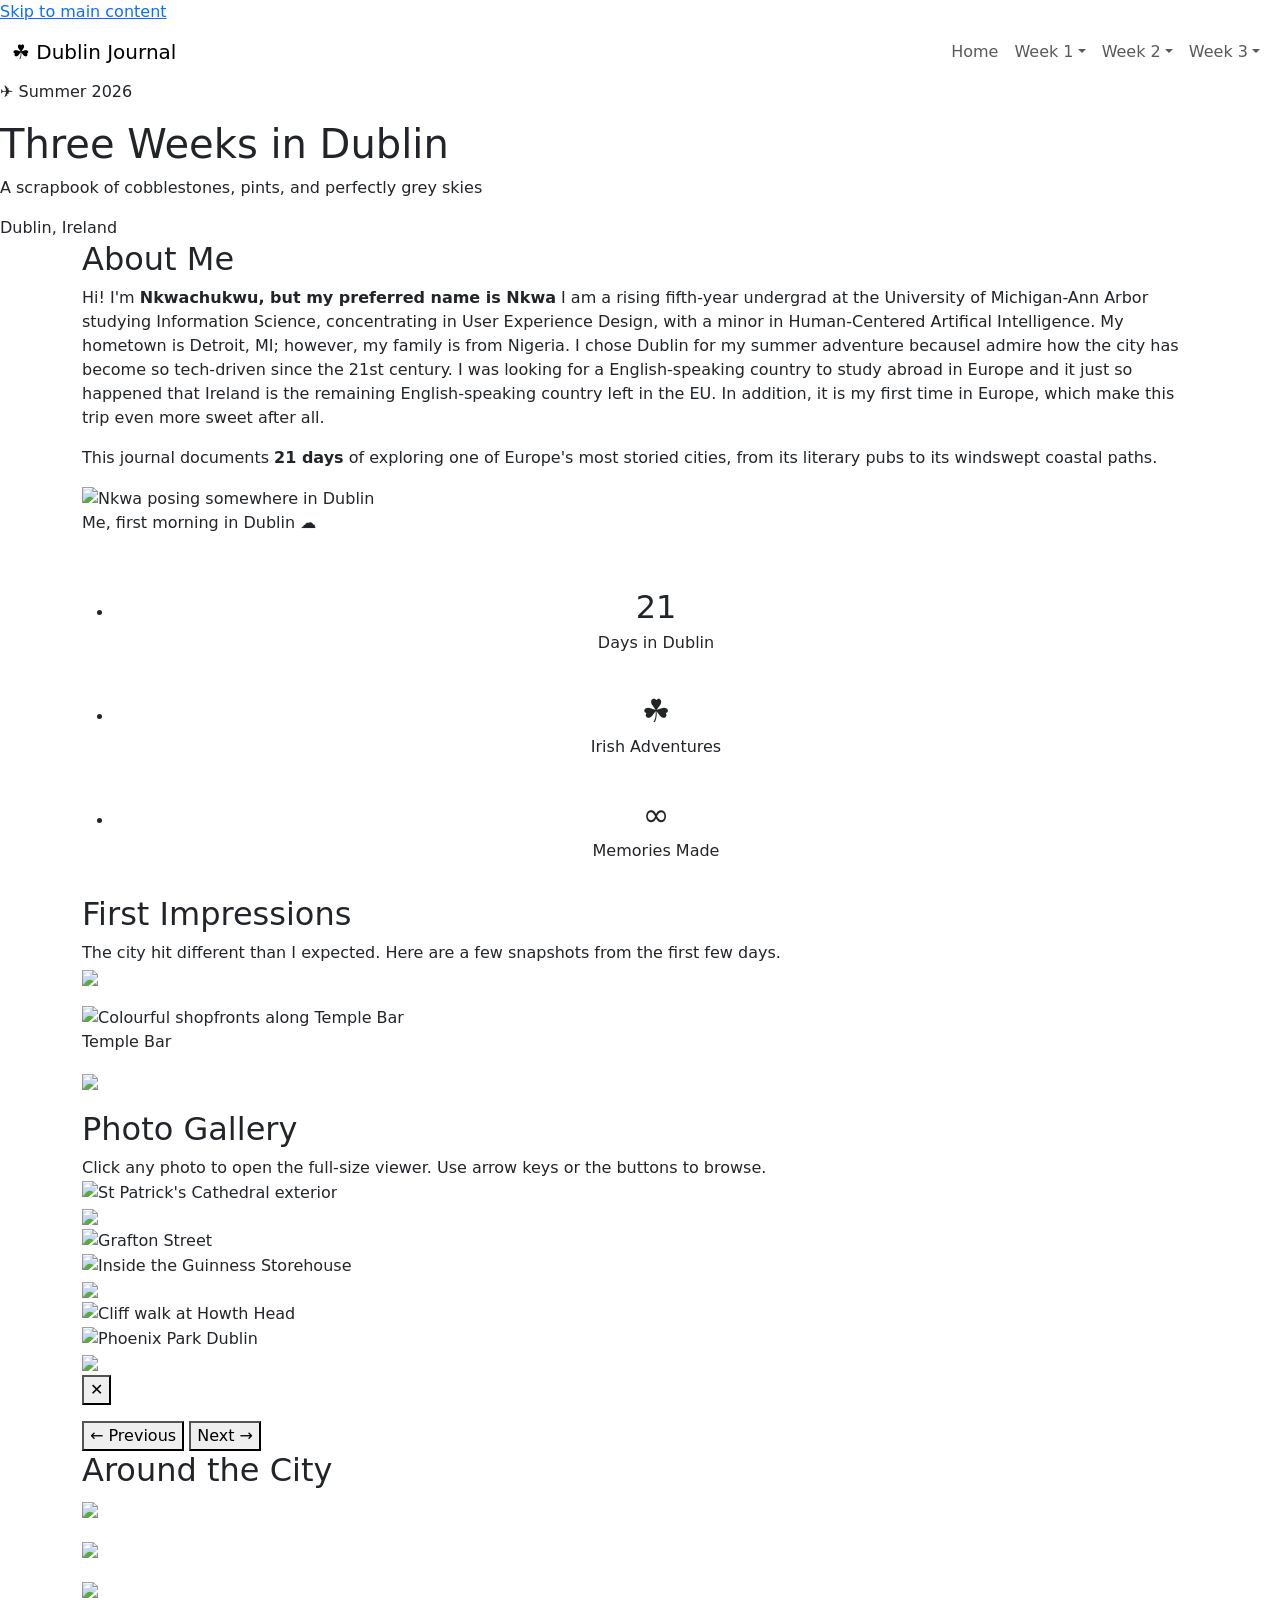
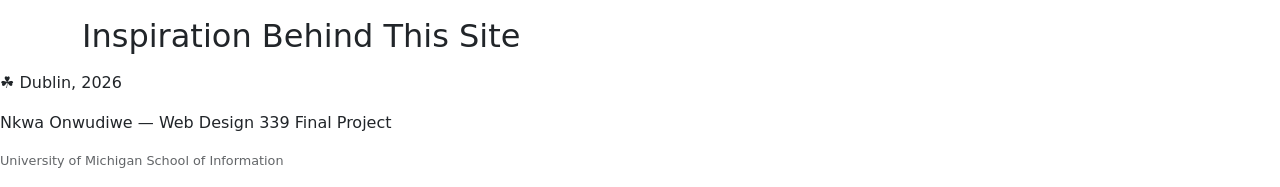
==== nkwa.html @ cda851ad "Add files via upload" ====
<!DOCTYPE html>
<html lang="en">
<head>
  <meta charset="UTF-8">
  <meta name="viewport" content="width=device-width, initial-scale=1.0">
  <title>3 Weeks in Dublin — A Travel Journal</title>

  <!-- Google Fonts -->
  <link rel="preconnect" href="https://fonts.googleapis.com">
  <link rel="preconnect" href="https://fonts.gstatic.com" crossorigin>
  <link href="https://fonts.googleapis.com/css2?family=Playfair+Display:ital,wght@0,700;1,400&family=Caveat:wght@400;600&family=Lora:ital@0;1&display=swap" rel="stylesheet">

  <!-- Bootstrap CSS -->
  <link href="https://cdn.jsdelivr.net/npm/bootstrap@5.3.3/dist/css/bootstrap.min.css" rel="stylesheet">

  <!-- Reset -->
  <link rel="stylesheet" href="css/reset.css">

  <!-- Styles -->
  <link rel="stylesheet" href="css/style.css">
</head>
<body>

  <!-- Skip navigation -->
  <a href="#main-content" class="skip-link">Skip to main content</a>

  <!-- ── Navbar ── -->
  <header>
    <nav class="navbar navbar-expand-md" aria-label="Main navigation">
      <div class="container-fluid">
        <a class="navbar-brand" href="index.html">☘ Dublin Journal</a>
        <button class="navbar-toggler" type="button"
                data-bs-toggle="collapse" data-bs-target="#mainNav"
                aria-controls="mainNav" aria-expanded="false" aria-label="Toggle navigation">
          <span class="navbar-toggler-icon"></span>
        </button>
        <div class="collapse navbar-collapse" id="mainNav">
          <ul class="navbar-nav ms-auto">

            <li class="nav-item">
              <a class="nav-link" href="index.html">Home</a>
            </li>

            <li class="nav-item dropdown">
              <a class="nav-link dropdown-toggle" href="#" data-bs-toggle="dropdown" aria-expanded="false">Week 1</a>
              <ul class="dropdown-menu">
                <li><a class="dropdown-item" href="wk1_sun.html">Sunday — Arrival Day</a></li>
                <li><a class="dropdown-item" href="#">Monday</a></li>
                <li><a class="dropdown-item" href="#">Tuesday</a></li>
                <li><a class="dropdown-item" href="#">Wednesday</a></li>
                <li><a class="dropdown-item" href="#">Thursday</a></li>
                <li><a class="dropdown-item" href="#">Friday</a></li>
                <li><a class="dropdown-item" href="#">Saturday</a></li>
              </ul>
            </li>

            <li class="nav-item dropdown">
              <a class="nav-link dropdown-toggle" href="#" data-bs-toggle="dropdown" aria-expanded="false">Week 2</a>
              <ul class="dropdown-menu">
                <li><a class="dropdown-item" href="#">Sunday</a></li>
                <li><a class="dropdown-item" href="#">Monday</a></li>
                <li><a class="dropdown-item" href="#">Tuesday</a></li>
                <li><a class="dropdown-item" href="#">Wednesday</a></li>
                <li><a class="dropdown-item" href="#">Thursday</a></li>
                <li><a class="dropdown-item" href="#">Friday</a></li>
                <li><a class="dropdown-item" href="#">Saturday</a></li>
              </ul>
            </li>

            <li class="nav-item dropdown">
              <a class="nav-link dropdown-toggle" href="#" data-bs-toggle="dropdown" aria-expanded="false">Week 3</a>
              <ul class="dropdown-menu">
                <li><a class="dropdown-item" href="#">Sunday</a></li>
                <li><a class="dropdown-item" href="#">Monday</a></li>
                <li><a class="dropdown-item" href="#">Tuesday</a></li>
                <li><a class="dropdown-item" href="#">Wednesday</a></li>
                <li><a class="dropdown-item" href="#">Thursday</a></li>
                <li><a class="dropdown-item" href="#">Friday</a></li>
                <li><a class="dropdown-item" href="#">Saturday</a></li>
              </ul>
            </li>

          </ul>
        </div>
      </div>
    </nav>
  </header>

  <!-- ── Hero ── -->
  <section class="hero" aria-label="Page introduction">
    <p class="hero__eyebrow">✈ Summer 2026</p>
    <h1 class="hero__title">Three Weeks in Dublin</h1>
    <p class="hero__subtitle">A scrapbook of cobblestones, pints, and perfectly grey skies</p>
    <span class="hero__stamp">Dublin, Ireland</span>
  </section>

  <!-- ── Main content ── -->
  <main id="main-content" class="container mt-section">

    <!-- Bio -->
    <section class="paper-section" aria-labelledby="bio-heading">
      <h2 class="section-title" id="bio-heading">About Me</h2>

      <div class="bio-grid">
        <div class="bio-text">
          <p>Hi! I'm <strong>Nkwachukwu, but my preferred name is Nkwa</strong> 
            I am a rising fifth-year undergrad at the University of Michigan-Ann Arbor studying Information Science, concentrating in User Experience Design, with a minor in Human-Centered Artifical Intelligence.
            My hometown is Detroit, MI; however, my family is from Nigeria. I chose Dublin for my summer adventure becauseI admire how the city has become so tech-driven since the 21st century.
            I was looking for a English-speaking country to study abroad in Europe and it just so happened that Ireland is the remaining English-speaking country left in the EU.
            In addition, it is my first time in Europe, which make this trip even more sweet after all.</p>
          <!-- <blockquote class="bio-quote">“Always be proud of what you do but do not let others deter from what you want to do.”</blockquote> -->
          <p>This journal documents <strong>21 days</strong> of exploring one of Europe's most storied cities, from its literary pubs to its windswept coastal paths.</p>
        </div>

        <div>
          <figure class="photo-figure photo-figure--rotate-left">
            <img src="  "
                 alt="Nkwa posing somewhere in Dublin">
            <figcaption>Me, first morning in Dublin ☁</figcaption>
          </figure>
        </div>
      </div>

      <!-- Quick facts strip -->
      <ul class="photo-grid" style="margin-top:2rem; gap:1rem;" aria-label="Trip quick facts">
        <li style="background:var(--clr-cream); border:1px solid var(--clr-tan); border-radius:var(--radius-md); padding:1rem; text-align:center;">
          <span style="font-family:var(--ff-handwritten); font-size:2rem; color:var(--clr-green); display:block;">21</span>
          <span style="font-size:var(--fs-sm); color:var(--clr-brown);">Days in Dublin</span>
        </li>
        <li style="background:var(--clr-cream); border:1px solid var(--clr-tan); border-radius:var(--radius-md); padding:1rem; text-align:center;">
          <span style="font-family:var(--ff-handwritten); font-size:2rem; color:var(--clr-green); display:block;">☘</span>
          <span style="font-size:var(--fs-sm); color:var(--clr-brown);">Irish Adventures</span>
        </li>
        <li style="background:var(--clr-cream); border:1px solid var(--clr-tan); border-radius:var(--radius-md); padding:1rem; text-align:center;">
          <span style="font-family:var(--ff-handwritten); font-size:2rem; color:var(--clr-green); display:block;">∞</span>
          <span style="font-size:var(--fs-sm); color:var(--clr-brown);">Memories Made</span>
        </li>
      </ul>
    </section>

    <!-- Photo highlights -->
    <section class="paper-section" aria-labelledby="highlights-heading">
      <h2 class="section-title" id="highlights-heading">First Impressions</h2>
      <p style="margin-bottom:var(--space-md); color:var(--clr-brown);">The city hit different than I expected. Here are a few snapshots from the first few days.</p>

      <div class="photo-grid">
        <figure class="photo-figure photo-figure--rotate-left">
          <img src="  "
               alt="  ">
          <figcaption>  </figcaption>
        </figure>

        <figure class="photo-figure photo-figure--rotate-right">
          <img src="  "
               alt="Colourful shopfronts along Temple Bar">
          <figcaption>Temple Bar</figcaption>
        </figure>

        <figure class="photo-figure photo-figure--rotate-neg">
          <img src="  "
               alt="  ">
          <figcaption>  </figcaption>
        </figure>
      </div>
    </section>

    <!-- Gallery section -->
    <section class="paper-section" aria-labelledby="gallery-heading">
      <h2 class="section-title" id="gallery-heading">Photo Gallery</h2>
      <p style="margin-bottom:var(--space-md); color:var(--clr-brown);">Click any photo to open the full-size viewer. Use arrow keys or the buttons to browse.</p>

      <div class="gallery-grid" role="list">

        <div class="gallery-thumb" role="listitem" tabindex="0"
             data-full="  "
             data-caption="St Patrick's Cathedral">
          <img src="  "
               alt="St Patrick's Cathedral exterior">
        </div>

        <div class="gallery-thumb" role="listitem" tabindex="0"
             data-full="  "
             data-caption="  ">
          <img src="  "
               alt="  ">
        </div>

        <div class="gallery-thumb" role="listitem" tabindex="0"
             data-full="  "
             data-caption="Grafton Street">
          <img src="  "
               alt="Grafton Street">
        </div>

        <div class="gallery-thumb" role="listitem" tabindex="0"
             data-full="  "
             data-caption="Guinness Storehouse rooftop — 360 view of Dublin">
          <img src="  "
               alt="Inside the Guinness Storehouse">
        </div>

        <div class="gallery-thumb" role="listitem" tabindex="0"
             data-full="  "
             data-caption="  ">
          <img src="  "
               alt="  ">
        </div>

        <div class="gallery-thumb" role="listitem" tabindex="0"
             data-full="  "
             data-caption="Howth Cliff Walk">
          <img src="  "
               alt="Cliff walk at Howth Head">
        </div>

        <div class="gallery-thumb" role="listitem" tabindex="0"
             data-full="  "
             data-caption="Phoenix Park">
          <img src="  "
               alt="Phoenix Park Dublin">
        </div>

        <div class="gallery-thumb" role="listitem" tabindex="0"
             data-full="  "
             data-caption="  ">
          <img src="  "
               alt="  ">
        </div>

      </div>

      <!-- Lightbox overlay -->
      <div id="lightbox-overlay" class="lightbox-overlay" role="dialog"
           aria-modal="true" aria-label="Photo viewer" aria-hidden="true">
        <div class="lightbox-inner">
          <button id="lightbox-close" class="lightbox-close" aria-label="Close photo viewer">✕</button>
          <img id="lightbox-img" src="" alt="">
          <p id="lightbox-caption" class="lightbox-caption"></p>
          <div class="lightbox-nav">
            <button id="lb-prev" aria-label="Previous photo">← Previous</button>
            <button id="lb-next" aria-label="Next photo">Next →</button>
          </div>
        </div>
      </div>
    </section>

    <!-- More photos row -->
    <section class="paper-section" aria-labelledby="more-photos-heading">
      <h2 class="section-title" id="more-photos-heading">Around the City</h2>
      <div class="photo-grid">
        <figure class="photo-figure photo-figure--rotate-right">
          <img src="  "
               alt="  ">
          <figcaption>  </figcaption>
        </figure>

        <figure class="photo-figure photo-figure--rotate-left">
          <img src="  "
               alt="  ">
          <figcaption>  </figcaption>
        </figure>

        <figure class="photo-figure photo-figure--rotate-neg">
          <img src="  "
               alt="  ">
          <figcaption>  </figcaption>
        </figure>
      </div>
    </section>

    <!-- Inspiration section -->
    <section class="inspo-card" aria-labelledby="inspo-heading">
      <h2 id="inspo-heading">Inspiration Behind This Site</h2>
      <p>  </p>
    </section>

  </main>

  <!-- ── Footer ── -->
  <footer>
    <p class="footer-title">☘ Dublin, 2026</p>
    <p>Nkwa Onwudiwe — Web Design 339 Final Project</p>
    <p style="margin-top:0.5rem; font-size:0.8rem; opacity:0.7;">University of Michigan School of Information</p>
  </footer>

  <!-- Bootstrap JS -->
  <script src="https://cdn.jsdelivr.net/npm/bootstrap@5.3.3/dist/js/bootstrap.bundle.min.js"></script>

  <!-- Gallery JS -->
  <script src="js/gallery.js"></script>

</body>
</html>
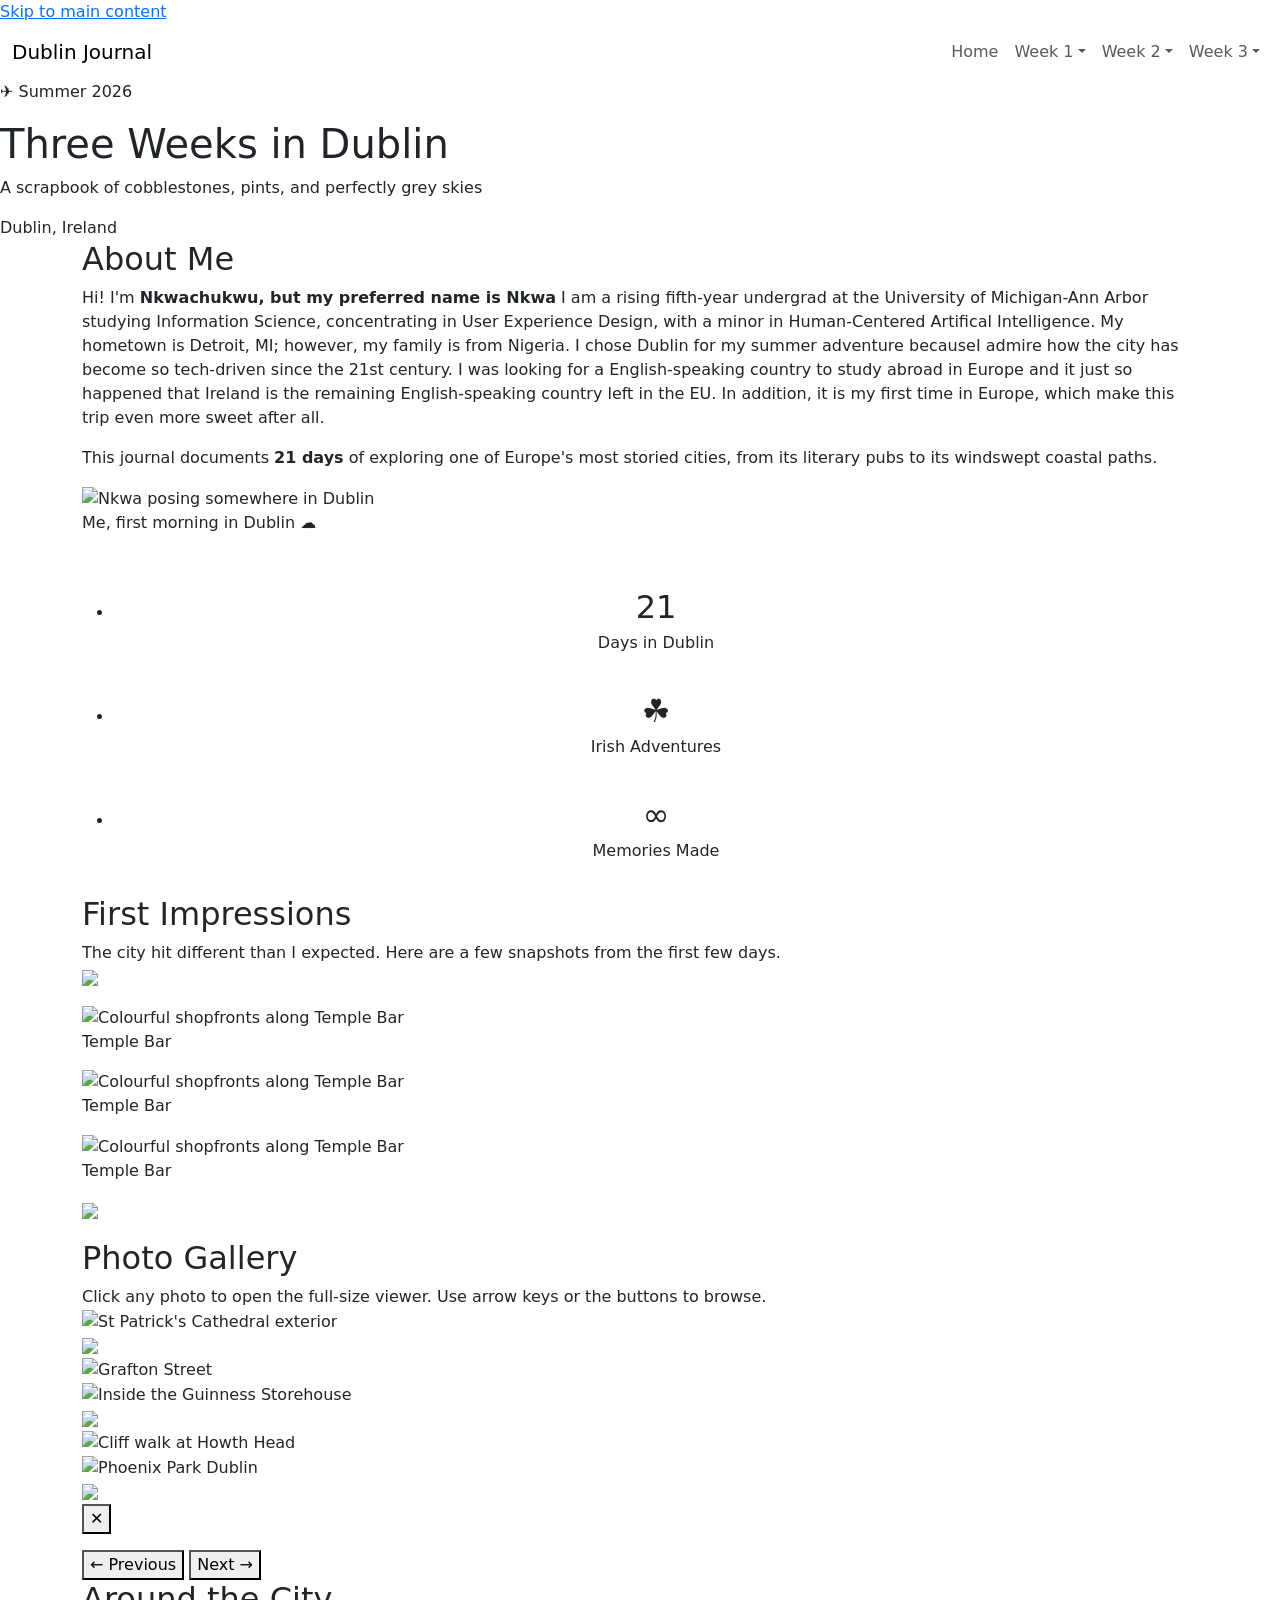
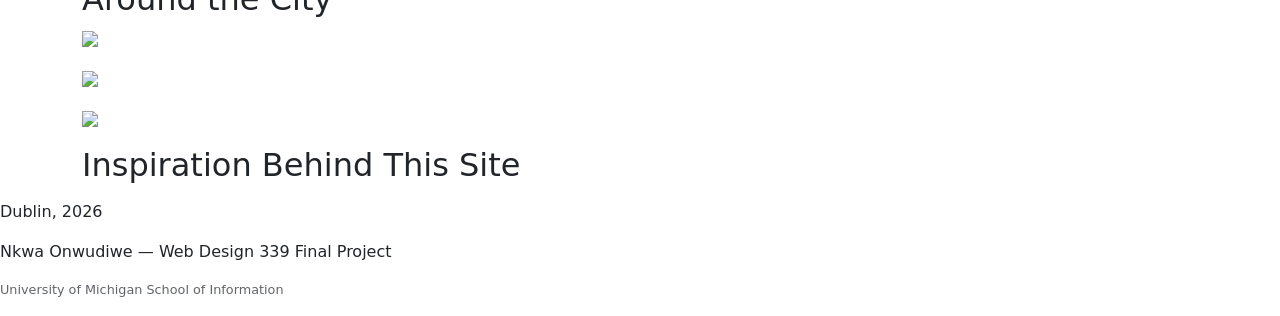
==== commit f1fafb31: "Add files via upload" ====
--- a/nkwa.html
+++ b/nkwa.html
@@ -29,7 +29,7 @@
   <header>
     <nav class="navbar navbar-expand-md" aria-label="Main navigation">
       <div class="container-fluid">
-        <a class="navbar-brand" href="index.html">☘ Dublin Journal</a>
+        <a class="navbar-brand" href="index.html">Dublin Journal</a>
         <button class="navbar-toggler" type="button"
                 data-bs-toggle="collapse" data-bs-target="#mainNav"
                 aria-controls="mainNav" aria-expanded="false" aria-label="Toggle navigation">
@@ -152,7 +152,23 @@
         </figure>
 
         <figure class="photo-figure photo-figure--rotate-right">
-          <img src="  "
+          <img src="images/IMG_0276.jpg"
+               alt="Colourful shopfronts along Temple Bar">
+          <figcaption>Temple Bar</figcaption>
+        </figure>
+
+
+
+        <figure class="photo-figure photo-figure--rotate-right">
+          <img src="images/IMG_0276.jpg"
+               alt="Colourful shopfronts along Temple Bar">
+          <figcaption>Temple Bar</figcaption>
+        </figure>
+
+
+
+        <figure class="photo-figure photo-figure--rotate-right">
+          <img src="images/IMG_0276.jpg"
                alt="Colourful shopfronts along Temple Bar">
           <figcaption>Temple Bar</figcaption>
         </figure>
@@ -175,7 +191,7 @@
         <div class="gallery-thumb" role="listitem" tabindex="0"
              data-full="  "
              data-caption="St Patrick's Cathedral">
-          <img src="  "
+          <img src=""
                alt="St Patrick's Cathedral exterior">
         </div>
 
@@ -279,7 +295,7 @@
 
   <!-- ── Footer ── -->
   <footer>
-    <p class="footer-title">☘ Dublin, 2026</p>
+    <p class="footer-title">Dublin, 2026</p>
     <p>Nkwa Onwudiwe — Web Design 339 Final Project</p>
     <p style="margin-top:0.5rem; font-size:0.8rem; opacity:0.7;">University of Michigan School of Information</p>
   </footer>
@@ -288,7 +304,7 @@
   <script src="https://cdn.jsdelivr.net/npm/bootstrap@5.3.3/dist/js/bootstrap.bundle.min.js"></script>
 
   <!-- Gallery JS -->
-  <script src="js/gallery.js"></script>
+  <script src="../js/gallery.js"></script>
 
 </body>
 </html>
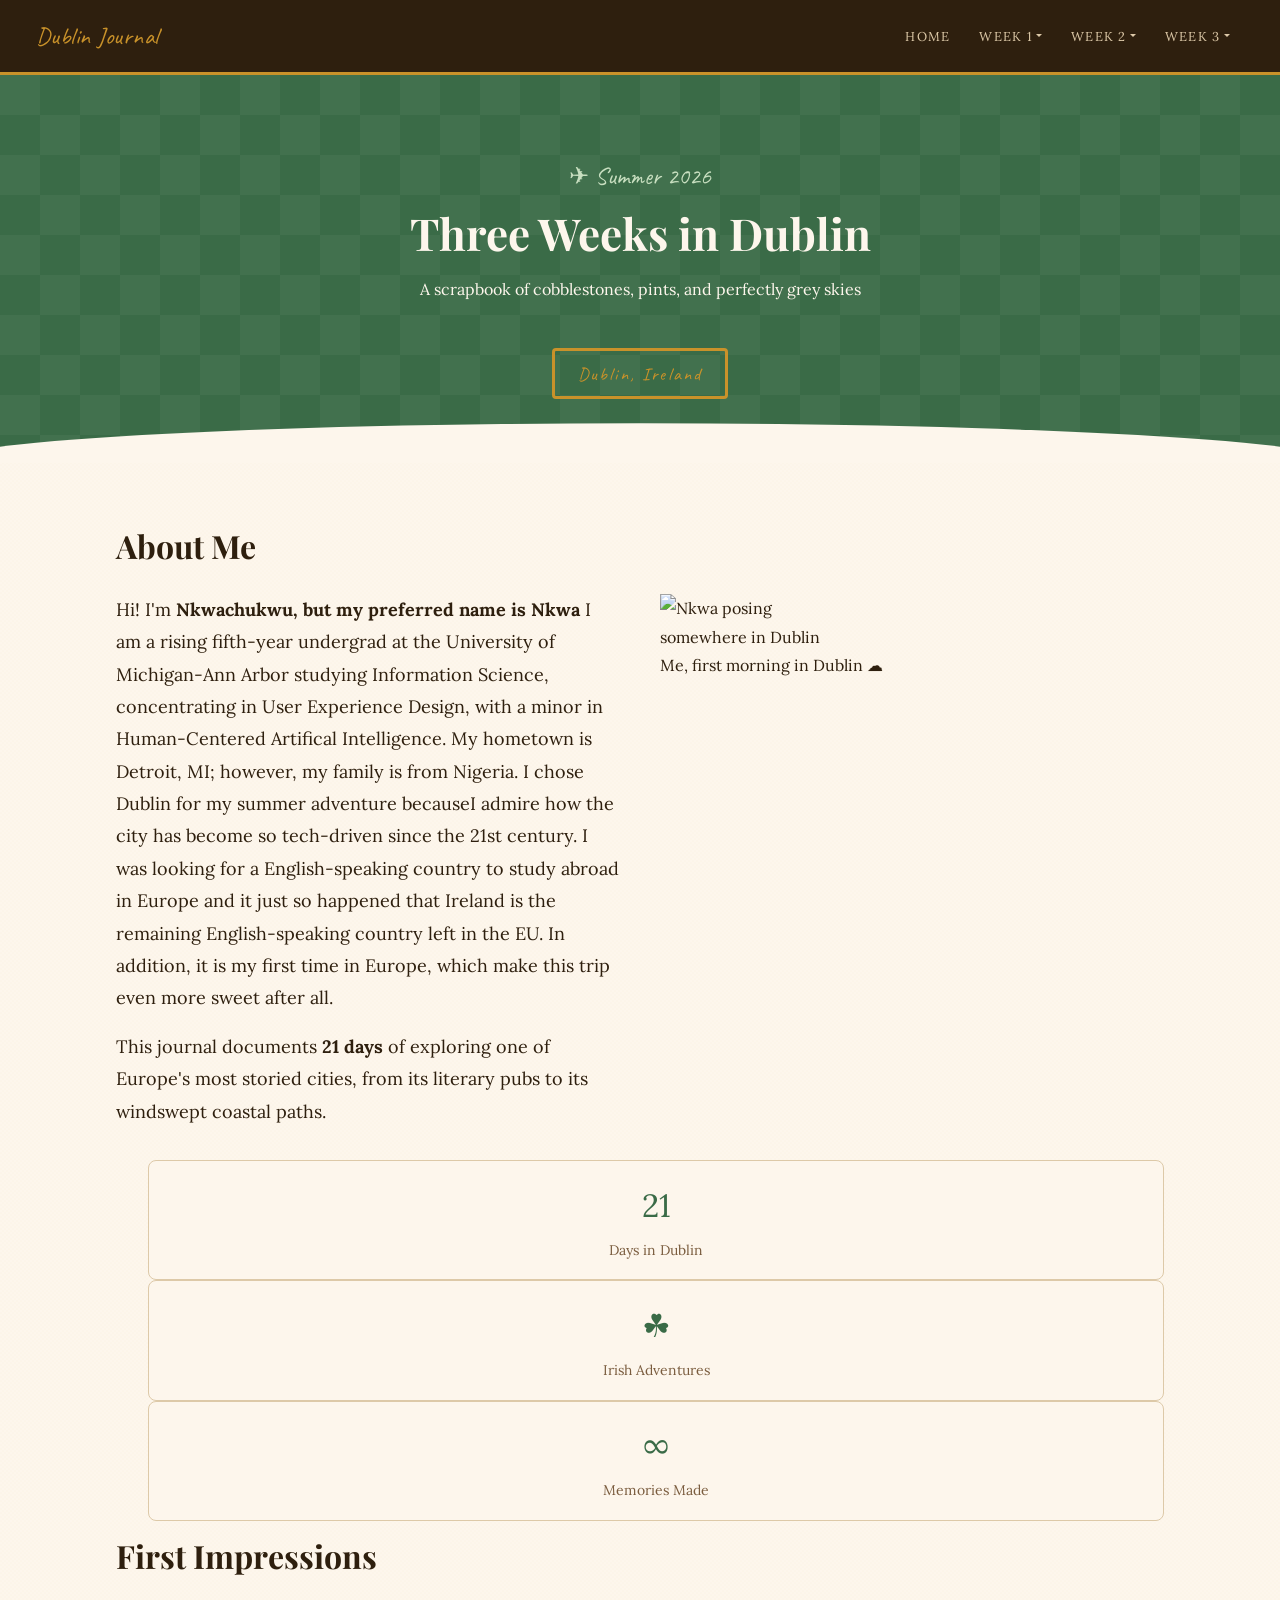
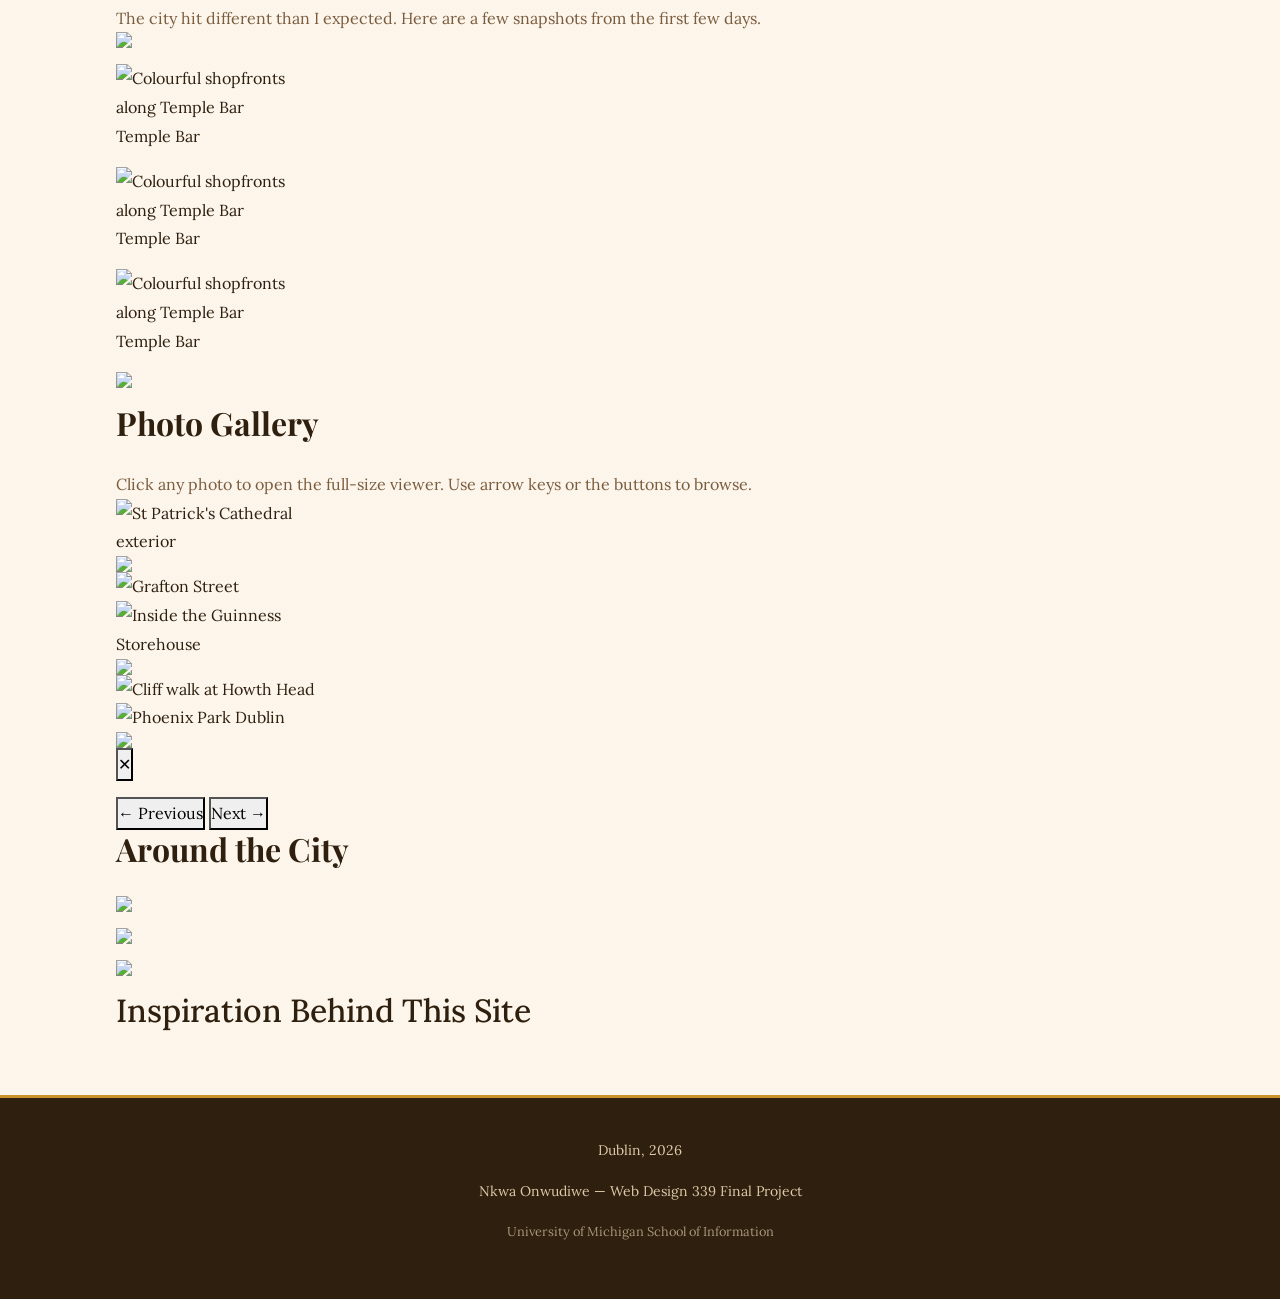
==== commit 0c591a92: "Add files via upload" ====
--- a/nkwa.html
+++ b/nkwa.html
@@ -15,10 +15,10 @@
   <link href="https://cdn.jsdelivr.net/npm/bootstrap@5.3.3/dist/css/bootstrap.min.css" rel="stylesheet">
 
   <!-- Reset -->
-  <link rel="stylesheet" href="css/reset.css">
+  <link rel="stylesheet" href="ai/css/reset.css">
 
   <!-- Styles -->
-  <link rel="stylesheet" href="css/style.css">
+  <link rel="stylesheet" href="ai/css/style.css">
 </head>
 <body>
 
--- a/ai/css/style.css
+++ b/ai/css/style.css
@@ -0,0 +1,678 @@
+/* style.css — Nkwa's Dublin Journal */
+
+/* ── Custom properties ── */
+:root {
+  --clr-cream:       #fdf6ec;
+  --clr-parchment:   #f5ecd8;
+  --clr-tan:         #ddc9a8;
+  --clr-brown:       #7a5c3e;
+  --clr-dark:        #2e1f0e;
+  --clr-green:       #3a6b47;
+  --clr-green-light: #c8dfc0;
+  --clr-green-pale:  #eaf3e0;
+  --clr-gold:        #c9922a;
+  --clr-gold-pale:   #f5e6c8;
+  --clr-rust:        #a84332;
+  --clr-white:       #fffdf8;
+
+  --ff-display:     'Playfair Display', Georgia, serif;
+  --ff-hand:        'Caveat', cursive;
+  --ff-body:        'Lora', Georgia, serif;
+
+  --fs-xs:   0.8rem;
+  --fs-sm:   0.875rem;
+  --fs-base: 1rem;
+  --fs-lg:   1.125rem;
+  --fs-xl:   1.5rem;
+  --fs-2xl:  2rem;
+  --fs-3xl:  2.75rem;
+
+  --lh-body:    1.8;
+  --lh-heading: 1.2;
+
+  --sp-xs: 0.5rem;
+  --sp-sm: 1rem;
+  --sp-md: 1.75rem;
+  --sp-lg: 2.5rem;
+  --sp-xl: 4rem;
+
+  --radius-sm: 4px;
+  --radius-md: 8px;
+  --radius-lg: 16px;
+  --radius-xl: 24px;
+
+  --shadow-paper: 4px 4px 0 var(--clr-tan);
+  --transition:   0.28s ease;
+}
+
+/* The animation code */
+@keyframes myAnimation {
+  0%   {opacity: 0;}
+  25%  {opacity: 0.5;}
+  50%  {opacity: 0.75;}
+  100% {opacity: 1;}
+}
+
+.hero__title {
+  animation-name: myAnimation;
+  animation-duration: 2s;
+}
+
+
+/* ── Base ── */
+html { font-size: 16px; }
+
+body {
+  opacity: var(--clr-cream);
+  color: var(--clr-dark);
+  font-family: var(--ff-body);
+  font-size: var(--fs-base);
+  line-height: var(--lh-body);
+  /* subtle linen texture via SVG data URI */
+  background-image: url("data:image/svg+xml,%3Csvg xmlns='http://www.w3.org/2000/svg' width='4' height='4'%3E%3Crect width='4' height='4' fill='%23fdf6ec'/%3E%3Ccircle cx='1' cy='1' r='0.6' fill='%23e8d5b4' fill-opacity='0.25'/%3E%3Ccircle cx='3' cy='3' r='0.6' fill='%23e8d5b4' fill-opacity='0.25'/%3E%3C/svg%3E");
+}
+
+img {
+    width: 200px
+}
+
+/* ── Skip link ── */
+.skip-link {
+  position: absolute;
+  top: -999px; left: 0;
+  background: var(--clr-green);
+  color: var(--clr-white);
+  padding: 0.75rem 1.5rem;
+  z-index: 9999;
+  border-radius: 0 0 var(--radius-md) 0;
+  font-family: var(--ff-body);
+  font-size: var(--fs-sm);
+}
+.skip-link:focus { top: 0; }
+
+/* ── Navbar ── */
+.navbar {
+  background-color: var(--clr-dark) !important;
+  border-bottom: 3px solid var(--clr-gold);
+  padding: 0.6rem 1.5rem;
+  position: sticky;
+  top: 0;
+  z-index: 200;
+}
+.navbar-brand {
+  font-family: var(--ff-hand);
+  font-size: var(--fs-xl);
+  color: var(--clr-gold) !important;
+  letter-spacing: 0.02em;
+}
+.nav-link,
+.dropdown-toggle {
+  font-family: var(--ff-body);
+  font-size: var(--fs-xs);
+  color: var(--clr-tan) !important;
+  letter-spacing: 0.1em;
+  text-transform: uppercase;
+  padding: 0.5rem 0.9rem !important;
+  transition: color var(--transition);
+}
+.nav-link:hover,
+.nav-link:focus,
+.dropdown-toggle:hover,
+.dropdown-toggle:focus {
+  color: var(--clr-gold) !important;
+}
+.dropdown-menu {
+  background-color: var(--clr-dark);
+  border: 1px solid var(--clr-brown);
+  border-radius: var(--radius-md);
+  padding: 0.4rem 0;
+  min-width: 200px;
+}
+.dropdown-item {
+  color: var(--clr-tan);
+  font-family: var(--ff-body);
+  font-size: var(--fs-sm);
+  padding: 0.35rem 1.2rem;
+  transition: background-color var(--transition), color var(--transition);
+}
+.dropdown-item:hover,
+.dropdown-item:focus {
+  background-color: var(--clr-brown);
+  color: var(--clr-gold);
+}
+.navbar-toggler {
+  border-color: var(--clr-tan) !important;
+}
+.navbar-toggler-icon { filter: invert(1); }
+
+/* ── Hero ── */
+.hero {
+  background-color: var(--clr-green);
+  background-image:
+    url("data:image/svg+xml,%3Csvg width='80' height='80' viewBox='0 0 80 80' xmlns='http://www.w3.org/2000/svg'%3E%3Cg fill='%23ffffff' fill-opacity='0.04'%3E%3Cpath d='M0 0h40v40H0zm40 40h40v40H40z'/%3E%3C/g%3E%3C/svg%3E");
+  color: var(--clr-cream);
+  padding: 5rem var(--sp-sm) 4rem;
+  text-align: center;
+  position: relative;
+  overflow: hidden;
+}
+.hero::after {
+  content: '';
+  position: absolute;
+  bottom: 0; left: 0; right: 0;
+  height: 40px;
+  background: var(--clr-cream);
+  clip-path: ellipse(55% 100% at 50% 100%);
+}
+
+.hero__eyebrow {
+  font-family: var(--ff-hand);
+  font-size: var(--fs-xl);
+  color: var(--clr-green-light);
+  margin-bottom: var(--sp-xs);
+  opacity: 0;
+  animation: fadeUp 0.7s ease 0.2s forwards;
+}
+.hero__title {
+  font-family: var(--ff-display);
+  font-size: clamp(2rem, 6vw, var(--fs-3xl));
+  font-weight: 700;
+  line-height: var(--lh-heading);
+  margin-bottom: var(--sp-sm);
+  opacity: 0;
+  animation: fadeUp 0.7s ease 0.45s forwards;
+}
+.hero__sub {
+  font-family: var(--ff-hand);
+  font-size: var(--fs-lg);
+  color: var(--clr-tan);
+  opacity: 0;
+  animation: fadeUp 0.7s ease 0.65s forwards;
+}
+.hero__stamp {
+  display: inline-block;
+  margin-top: var(--sp-md);
+  border: 3px solid var(--clr-gold);
+  border-radius: var(--radius-sm);
+  padding: 0.4rem 1.4rem;
+  font-family: var(--ff-hand);
+  font-size: var(--fs-lg);
+  color: var(--clr-gold);
+  letter-spacing: 0.12em;
+  opacity: 0;
+  animation: fadeUp 0.7s ease 0.85s forwards;
+}
+
+/* ── Animations ── */
+@keyframes fadeUp {
+  from { opacity: 0; transform: translateY(18px); }
+  to   { opacity: 1; transform: translateY(0); }
+}
+@keyframes fadeIn {
+  from { opacity: 0; }
+  to   { opacity: 1; }
+}
+@keyframes slideIn {
+  from { opacity: 0; transform: translateX(-12px); }
+  to   { opacity: 1; transform: translateX(0); }
+}
+
+/* ── Reduced motion ── */
+@media (prefers-reduced-motion: reduce) {
+  *, *::before, *::after {
+    animation-duration: 0.01ms !important;
+    animation-iteration-count: 1 !important;
+    transition-duration: 0.01ms !important;
+  }
+  html { scroll-behavior: auto; }
+}
+
+/* ── Layout ── */
+.container {
+  max-width: 1080px;
+  margin: 0 auto;
+  padding: 0 var(--sp-sm);
+}
+.mt-section { margin-top: var(--sp-xl); }
+
+/* ── Paper sections ── */
+.paper {
+  background-color: var(--clr-white);
+  border: 1px solid var(--clr-tan);
+  border-radius: var(--radius-lg);
+  padding: var(--sp-lg);
+  margin-bottom: var(--sp-lg);
+  box-shadow: var(--shadow-paper);
+  position: relative;
+}
+
+/* ── Section headings ── */
+.section-title {
+  font-family: var(--ff-display);
+  font-size: var(--fs-2xl);
+  font-weight: 700;
+  line-height: var(--lh-heading);
+  color: var(--clr-dark);
+  margin-bottom: var(--sp-md);
+}
+.section-title span {
+  display: block;
+  width: 56px;
+  height: 3px;
+  background: var(--clr-gold);
+  border-radius: 2px;
+  margin-top: 0.4rem;
+}
+
+/* ── Bio grid ── */
+.bio-grid {
+  display: grid;
+  gap: var(--sp-lg);
+}
+.bio-text p {
+  font-size: var(--fs-lg);
+  line-height: var(--lh-body);
+  margin-bottom: var(--sp-sm);
+  color: var(--clr-dark);
+}
+.bio-text p:last-child { margin-bottom: 0; }
+
+.bio-quote {
+  font-family: var(--ff-hand);
+  font-size: 1.55rem;
+  color: var(--clr-green);
+  border-left: 4px solid var(--clr-green);
+  padding-left: var(--sp-sm);
+  margin: var(--sp-sm) 0;
+  line-height: 1.5;
+}
+
+/* ── Polaroid photos ── */
+.polaroid {
+  background: var(--clr-white);
+  padding: 10px 10px 44px;
+  border: 1px solid var(--clr-tan);
+  box-shadow: var(--shadow-paper);
+  border-radius: var(--radius-sm);
+  transition: transform var(--transition), box-shadow var(--transition);
+}
+.polaroid:hover {
+  transform: translateY(-5px) rotate(0deg);
+  box-shadow: 8px 8px 0 var(--clr-tan);
+}
+.polaroid img {
+  width: 100%;
+  height: 210px;
+  object-fit: cover;
+  display: block;
+  border-radius: 2px;
+}
+.polaroid figcaption {
+  font-family: var(--ff-hand);
+  font-size: 1.05rem;
+  color: var(--clr-brown);
+  text-align: center;
+  margin-top: 0.6rem;
+  line-height: 1.3;
+  padding: 0 0.3rem;
+}
+.polaroid--l { transform: rotate(-2.5deg); }
+.polaroid--r { transform: rotate(1.8deg); }
+.polaroid--s { transform: rotate(-0.8deg); }
+
+/* ── Photo grids ── */
+.photo-grid-3 {
+  display: grid;
+  grid-template-columns: repeat(auto-fit, minmax(175px, 1fr));
+  gap: var(--sp-md);
+  padding: var(--sp-xs) 0;
+}
+
+/* ── Stats strip ── */
+.stats-strip {
+  display: grid;
+  grid-template-columns: repeat(auto-fit, minmax(120px, 1fr));
+  gap: var(--sp-sm);
+  margin-top: var(--sp-md);
+}
+.stat-card {
+  background: var(--clr-green-pale);
+  border: 1px solid var(--clr-green-light);
+  border-radius: var(--radius-md);
+  padding: var(--sp-sm);
+  text-align: center;
+}
+.stat-card__num {
+  font-family: var(--ff-hand);
+  font-size: 2.2rem;
+  color: var(--clr-green);
+  line-height: 1;
+  display: block;
+}
+.stat-card__label {
+  font-size: var(--fs-sm);
+  color: var(--clr-brown);
+  margin-top: 0.25rem;
+  display: block;
+}
+
+/* ── Day Filter / Search (JS feature) ── */
+.filter-bar {
+  display: flex;
+  flex-wrap: wrap;
+  gap: var(--sp-sm);
+  align-items: center;
+  margin-bottom: var(--sp-md);
+  background: var(--clr-parchment);
+  border: 1px solid var(--clr-tan);
+  border-radius: var(--radius-md);
+  padding: var(--sp-sm) var(--sp-md);
+}
+.filter-bar label {
+  font-family: var(--ff-hand);
+  font-size: 1.2rem;
+  color: var(--clr-brown);
+  white-space: nowrap;
+}
+.filter-search {
+  flex: 1;
+  min-width: 180px;
+  padding: 0.5rem 0.9rem;
+  border: 1px solid var(--clr-tan);
+  border-radius: var(--radius-md);
+  background: var(--clr-white);
+  font-family: var(--ff-body);
+  font-size: var(--fs-sm);
+  color: var(--clr-dark);
+  transition: border-color var(--transition), box-shadow var(--transition);
+}
+.filter-search:focus {
+  outline: none;
+  border-color: var(--clr-green);
+  box-shadow: 0 0 0 3px rgba(58, 107, 71, 0.18);
+}
+.filter-tags {
+  display: flex;
+  flex-wrap: wrap;
+  gap: 0.4rem;
+}
+.tag-btn {
+  font-family: var(--ff-hand);
+  font-size: 0.95rem;
+  background: var(--clr-white);
+  color: var(--clr-brown);
+  border: 1px solid var(--clr-tan);
+  border-radius: 20px;
+  padding: 0.2rem 0.85rem;
+  cursor: pointer;
+  transition: background-color var(--transition), color var(--transition), border-color var(--transition);
+}
+.tag-btn:hover,
+.tag-btn:focus {
+  background: var(--clr-green-pale);
+  border-color: var(--clr-green);
+  color: var(--clr-green);
+  outline: none;
+}
+.tag-btn.active {
+  background: var(--clr-green);
+  color: var(--clr-white);
+  border-color: var(--clr-green);
+}
+.filter-count {
+  font-family: var(--ff-hand);
+  font-size: var(--fs-base);
+  color: var(--clr-brown);
+  margin-left: auto;
+  white-space: nowrap;
+}
+
+/* Day cards grid */
+.days-grid {
+  display: grid;
+  grid-template-columns: repeat(auto-fill, minmax(260px, 1fr));
+  gap: var(--sp-md);
+}
+.day-card {
+  background: var(--clr-white);
+  border: 1px solid var(--clr-tan);
+  border-radius: var(--radius-lg);
+  overflow: hidden;
+  box-shadow: var(--shadow-paper);
+  transition: transform var(--transition), box-shadow var(--transition);
+  animation: slideIn 0.35s ease both;
+}
+.day-card:hover {
+  transform: translateY(-4px);
+  box-shadow: 6px 6px 0 var(--clr-tan);
+}
+.day-card.hidden {
+  display: none;
+}
+.day-card__img {
+  width: 100%;
+  height: 150px;
+  object-fit: cover;
+  display: block;
+}
+.day-card__body {
+  padding: var(--sp-sm) var(--sp-sm) var(--sp-md);
+}
+.day-card__week {
+  font-family: var(--ff-hand);
+  font-size: 0.9rem;
+  color: var(--clr-gold);
+  text-transform: uppercase;
+  letter-spacing: 0.08em;
+  margin-bottom: 0.2rem;
+}
+.day-card__title {
+  font-family: var(--ff-display);
+  font-size: var(--fs-lg);
+  font-weight: 700;
+  color: var(--clr-dark);
+  line-height: var(--lh-heading);
+  margin-bottom: 0.4rem;
+}
+.day-card__desc {
+  font-size: var(--fs-sm);
+  color: var(--clr-brown);
+  line-height: 1.6;
+  margin-bottom: var(--sp-sm);
+}
+.day-card__tags {
+  display: flex;
+  flex-wrap: wrap;
+  gap: 0.3rem;
+  margin-bottom: var(--sp-sm);
+}
+.day-card__tag {
+  font-family: var(--ff-hand);
+  font-size: 0.82rem;
+  background: var(--clr-green-pale);
+  color: var(--clr-green);
+  border: 1px solid var(--clr-green-light);
+  border-radius: 20px;
+  padding: 0.1rem 0.55rem;
+}
+.day-card__link {
+  display: inline-block;
+  font-family: var(--ff-hand);
+  font-size: 1rem;
+  color: var(--clr-green);
+  border: 1.5px solid var(--clr-green);
+  border-radius: var(--radius-md);
+  padding: 0.3rem 0.9rem;
+  transition: background-color var(--transition), color var(--transition);
+}
+.day-card__link:hover,
+.day-card__link:focus {
+  background: var(--clr-green);
+  color: var(--clr-white);
+  outline: none;
+}
+.no-results {
+  display: none;
+  grid-column: 1 / -1;
+  text-align: center;
+  padding: var(--sp-xl) var(--sp-sm);
+  font-family: var(--ff-hand);
+  font-size: var(--fs-xl);
+  color: var(--clr-brown);
+}
+.no-results.visible { display: block; }
+
+/* ── Inspiration card ── */
+.inspo {
+  background: var(--clr-dark);
+  color: var(--clr-tan);
+  border-radius: var(--radius-lg);
+  padding: var(--sp-lg);
+  border-left: 6px solid var(--clr-gold);
+  margin-bottom: var(--sp-lg);
+}
+.inspo h2 {
+  font-family: var(--ff-display);
+  font-size: var(--fs-xl);
+  color: var(--clr-gold);
+  line-height: var(--lh-heading);
+  margin-bottom: var(--sp-sm);
+}
+.inspo p {
+  font-size: var(--fs-base);
+  line-height: var(--lh-body);
+}
+
+/* ── Day page ── */
+.day-hero {
+  background: var(--clr-dark);
+  color: var(--clr-cream);
+  text-align: center;
+  padding: var(--sp-lg) var(--sp-sm);
+  border-bottom: 3px solid var(--clr-gold);
+}
+.day-hero__label {
+  font-family: var(--ff-hand);
+  font-size: var(--fs-xl);
+  color: var(--clr-gold);
+  display: block;
+  margin-bottom: 0.25rem;
+}
+.day-hero h1 {
+  font-family: var(--ff-display);
+  font-size: clamp(1.8rem, 4vw, 2.6rem);
+  font-weight: 700;
+  line-height: var(--lh-heading);
+}
+
+.itinerary-item {
+  display: grid;
+  grid-template-columns: 76px 1fr;
+  gap: var(--sp-sm);
+  padding: var(--sp-sm) 0;
+  border-bottom: 1px dashed var(--clr-tan);
+}
+.itinerary-item:last-child { border-bottom: none; }
+.itinerary-time {
+  font-family: var(--ff-hand);
+  font-size: 1.1rem;
+  color: var(--clr-gold);
+  padding-top: 0.15rem;
+}
+.itinerary-title {
+  font-family: var(--ff-display);
+  font-size: var(--fs-lg);
+  font-weight: 700;
+  color: var(--clr-dark);
+  line-height: var(--lh-heading);
+  margin-bottom: 0.2rem;
+}
+.itinerary-desc {
+  font-size: var(--fs-base);
+  color: var(--clr-brown);
+  line-height: var(--lh-body);
+}
+.itinerary-tag {
+  display: inline-block;
+  background: var(--clr-green-pale);
+  color: var(--clr-green);
+  font-family: var(--ff-hand);
+  font-size: 0.85rem;
+  padding: 0.1rem 0.6rem;
+  border-radius: 20px;
+  margin-top: 0.3rem;
+  border: 1px solid var(--clr-green-light);
+}
+
+/* ── Day nav ── */
+.day-nav {
+  display: flex;
+  justify-content: space-between;
+  align-items: center;
+  flex-wrap: wrap;
+  gap: var(--sp-sm);
+}
+.day-nav a {
+  font-family: var(--ff-hand);
+  font-size: 1.2rem;
+  color: var(--clr-green);
+  border: 2px solid var(--clr-green);
+  border-radius: var(--radius-md);
+  padding: 0.45rem 1.1rem;
+  transition: background-color var(--transition), color var(--transition);
+}
+.day-nav a:hover,
+.day-nav a:focus {
+  background: var(--clr-green);
+  color: var(--clr-white);
+  outline: none;
+}
+.day-nav__label {
+  font-family: var(--ff-hand);
+  color: var(--clr-brown);
+  font-size: 1.1rem;
+}
+
+/* ── Footer ── */
+footer {
+  background: var(--clr-dark);
+  color: var(--clr-tan);
+  text-align: center;
+  padding: var(--sp-lg) var(--sp-sm);
+  margin-top: var(--sp-xl);
+  border-top: 3px solid var(--clr-gold);
+}
+.footer__title {
+  font-family: var(--ff-hand);
+  font-size: var(--fs-xl);
+  color: var(--clr-gold);
+  margin-bottom: 0.4rem;
+}
+footer p {
+  font-size: var(--fs-sm);
+  line-height: var(--lh-body);
+}
+
+/* ── Utility ── */
+.visually-hidden {
+  position: absolute;
+  width: 1px; height: 1px;
+  padding: 0; margin: -1px;
+  overflow: hidden; clip: rect(0,0,0,0);
+  white-space: nowrap; border: 0;
+}
+
+/* ── Responsive ── */
+@media screen and (min-width: 600px) {
+  .bio-grid {
+    grid-template-columns: 1fr 1fr;
+    align-items: start;
+  }
+  .polaroid img { height: 240px; }
+}
+
+@media screen and (min-width: 900px) {
+  .paper { padding: var(--sp-xl); }
+  .photo-grid-3 { grid-template-columns: repeat(3, 1fr); }
+  .days-grid { grid-template-columns: repeat(3, 1fr); }
+}
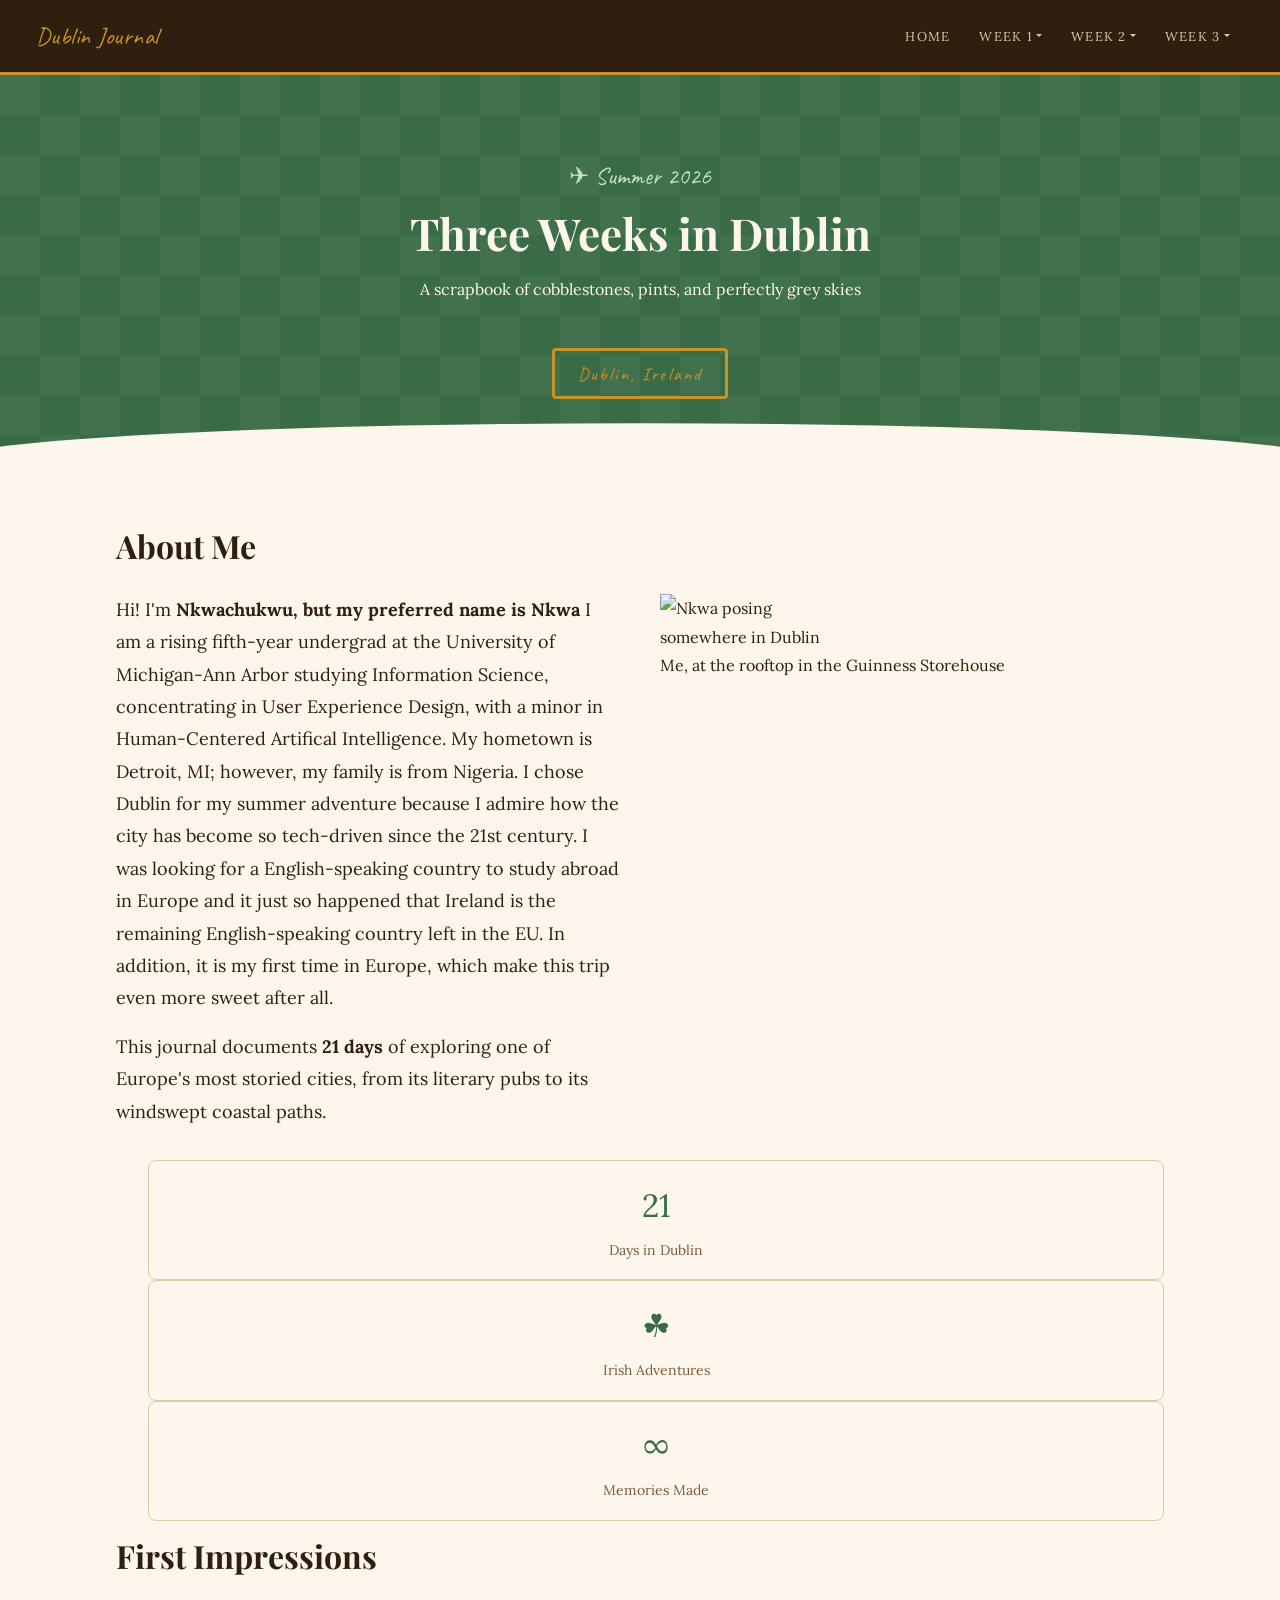
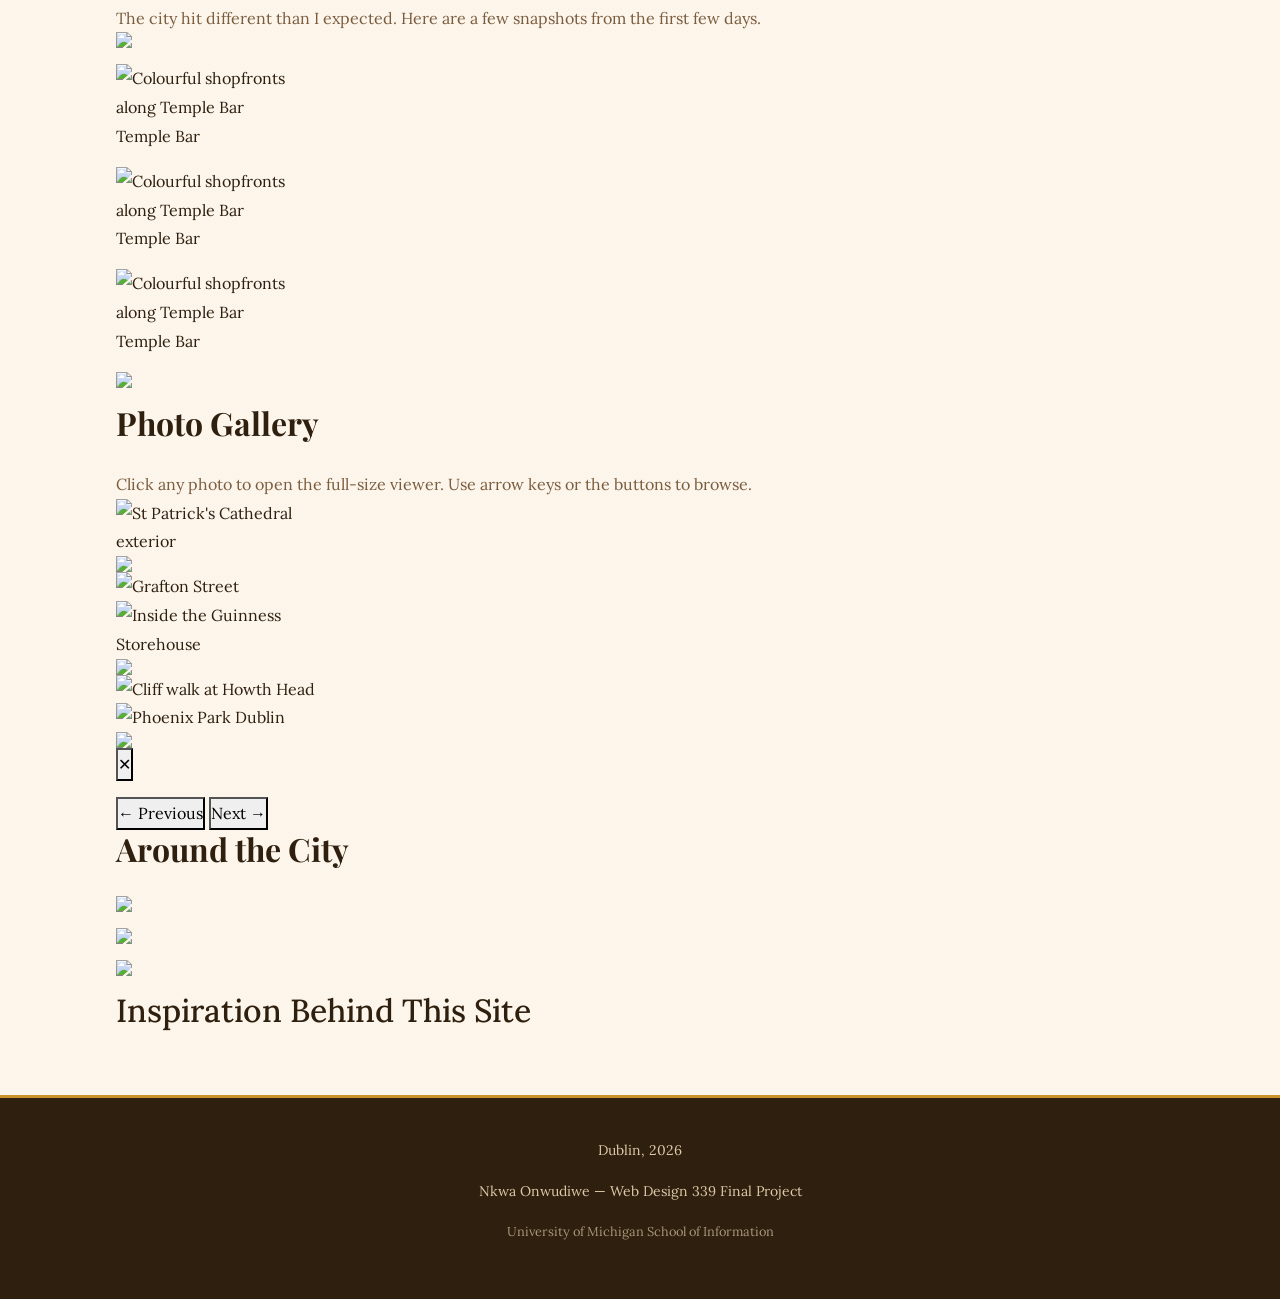
==== commit 7c10623e: "Add files via upload" ====
--- a/nkwa.html
+++ b/nkwa.html
@@ -7,8 +7,8 @@
   <title>3 Weeks in Dublin — A Travel Journal</title>
 
   <!-- Google Fonts -->
-  <link rel="preconnect" href="https://fonts.googleapis.com">
-  <link rel="preconnect" href="https://fonts.gstatic.com" crossorigin>
+  <link rel="stylesheet" href="https://fonts.googleapis.com">
+  <link rel="stylesheet" href="https://fonts.gstatic.com" crossorigin>
   <link href="https://fonts.googleapis.com/css2?family=Playfair+Display:ital,wght@0,700;1,400&family=Caveat:wght@400;600&family=Lora:ital@0;1&display=swap" rel="stylesheet">
 
   <!-- Bootstrap CSS -->
@@ -45,39 +45,21 @@
             <li class="nav-item dropdown">
               <a class="nav-link dropdown-toggle" href="#" data-bs-toggle="dropdown" aria-expanded="false">Week 1</a>
               <ul class="dropdown-menu">
-                <li><a class="dropdown-item" href="wk1_sun.html">Sunday — Arrival Day</a></li>
-                <li><a class="dropdown-item" href="#">Monday</a></li>
-                <li><a class="dropdown-item" href="#">Tuesday</a></li>
-                <li><a class="dropdown-item" href="#">Wednesday</a></li>
-                <li><a class="dropdown-item" href="#">Thursday</a></li>
-                <li><a class="dropdown-item" href="#">Friday</a></li>
-                <li><a class="dropdown-item" href="#">Saturday</a></li>
+                <li><a class="dropdown-item" href="wk1_sun.html">May 4 — May 9</a></li>
               </ul>
             </li>
 
             <li class="nav-item dropdown">
               <a class="nav-link dropdown-toggle" href="#" data-bs-toggle="dropdown" aria-expanded="false">Week 2</a>
               <ul class="dropdown-menu">
-                <li><a class="dropdown-item" href="#">Sunday</a></li>
-                <li><a class="dropdown-item" href="#">Monday</a></li>
-                <li><a class="dropdown-item" href="#">Tuesday</a></li>
-                <li><a class="dropdown-item" href="#">Wednesday</a></li>
-                <li><a class="dropdown-item" href="#">Thursday</a></li>
-                <li><a class="dropdown-item" href="#">Friday</a></li>
-                <li><a class="dropdown-item" href="#">Saturday</a></li>
+                <li><a class="dropdown-item" href="wk2.html">May 10 - May 16</a></li>
               </ul>
             </li>
 
             <li class="nav-item dropdown">
               <a class="nav-link dropdown-toggle" href="#" data-bs-toggle="dropdown" aria-expanded="false">Week 3</a>
               <ul class="dropdown-menu">
-                <li><a class="dropdown-item" href="#">Sunday</a></li>
-                <li><a class="dropdown-item" href="#">Monday</a></li>
-                <li><a class="dropdown-item" href="#">Tuesday</a></li>
-                <li><a class="dropdown-item" href="#">Wednesday</a></li>
-                <li><a class="dropdown-item" href="#">Thursday</a></li>
-                <li><a class="dropdown-item" href="#">Friday</a></li>
-                <li><a class="dropdown-item" href="#">Saturday</a></li>
+                <li><a class="dropdown-item" href="wk3.html">May 17 - May 24</a></li>
               </ul>
             </li>
 
@@ -106,7 +88,7 @@
         <div class="bio-text">
           <p>Hi! I'm <strong>Nkwachukwu, but my preferred name is Nkwa</strong> 
             I am a rising fifth-year undergrad at the University of Michigan-Ann Arbor studying Information Science, concentrating in User Experience Design, with a minor in Human-Centered Artifical Intelligence.
-            My hometown is Detroit, MI; however, my family is from Nigeria. I chose Dublin for my summer adventure becauseI admire how the city has become so tech-driven since the 21st century.
+            My hometown is Detroit, MI; however, my family is from Nigeria. I chose Dublin for my summer adventure because I admire how the city has become so tech-driven since the 21st century.
             I was looking for a English-speaking country to study abroad in Europe and it just so happened that Ireland is the remaining English-speaking country left in the EU.
             In addition, it is my first time in Europe, which make this trip even more sweet after all.</p>
           <!-- <blockquote class="bio-quote">“Always be proud of what you do but do not let others deter from what you want to do.”</blockquote> -->
@@ -115,9 +97,9 @@
 
         <div>
           <figure class="photo-figure photo-figure--rotate-left">
-            <img src="  "
+            <img src="images/IMG_1177.jpg"
                  alt="Nkwa posing somewhere in Dublin">
-            <figcaption>Me, first morning in Dublin ☁</figcaption>
+            <figcaption>Me, at the rooftop in the Guinness Storehouse</figcaption>
           </figure>
         </div>
       </div>
@@ -304,7 +286,7 @@
   <script src="https://cdn.jsdelivr.net/npm/bootstrap@5.3.3/dist/js/bootstrap.bundle.min.js"></script>
 
   <!-- Gallery JS -->
-  <script src="../js/gallery.js"></script>
+  <script src="ai/js/gallery.js"></script>
 
 </body>
 </html>
